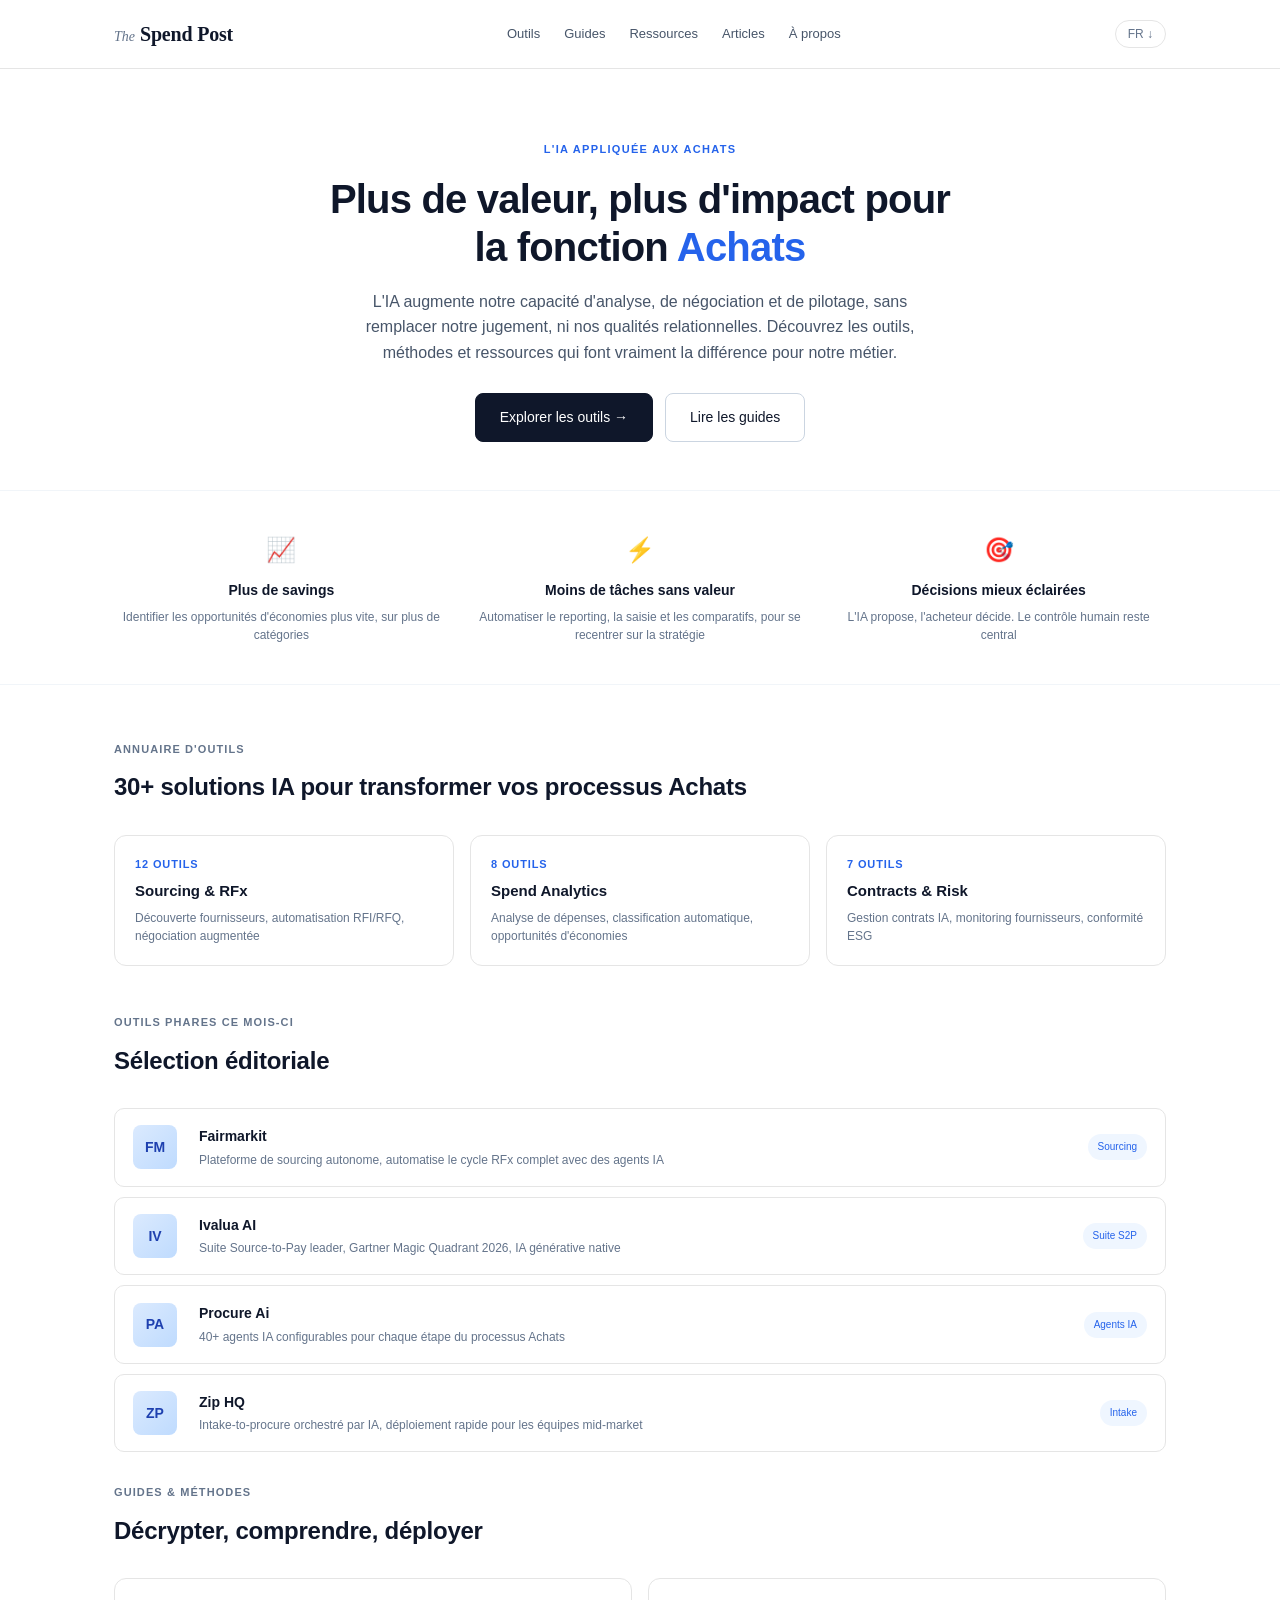
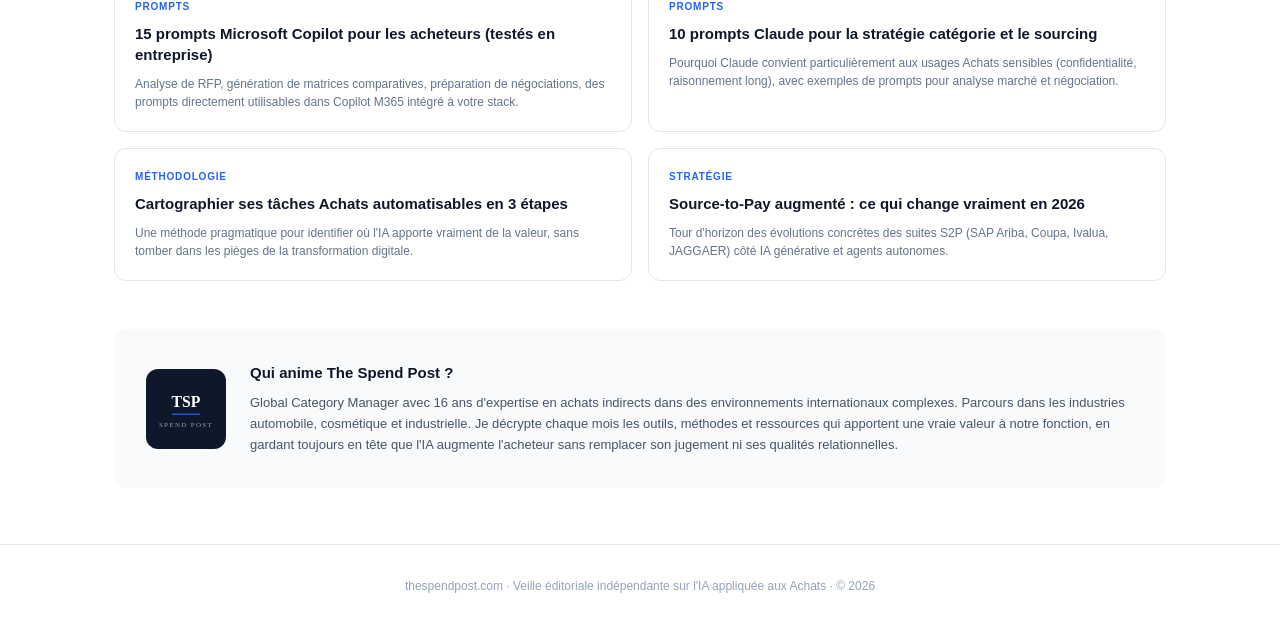
==== index.html @ 8124572f "Initial site upload" ====
<!DOCTYPE html>
<html lang="fr">
<head>
  <meta charset="UTF-8">
  <meta name="viewport" content="width=device-width, initial-scale=1.0">
  <title>The Spend Post | L'IA appliquée aux Achats</title>
  <meta name="description" content="Publication indépendante sur l'IA appliquée aux Achats. Outils, méthodes et ressources sélectionnés par une praticienne avec 16 ans d'expérience procurement internationale.">
  <meta name="keywords" content="IA Achats, intelligence artificielle procurement, outils IA sourcing, Copilot Achats, Claude Achats, spend analytics IA, spend management IA">
  <meta property="og:title" content="The Spend Post | L'IA appliquée aux Achats">
  <meta property="og:description" content="Outils, méthodes et ressources IA pour la fonction Achats. Publication éditoriale indépendante.">
  <meta property="og:type" content="website">
  <link rel="icon" type="image/svg+xml" href="favicon.svg">
  <link rel="stylesheet" href="style.css">
</head>
<body>
  <header class="header">
    <div class="container header-inner">
      <a href="index.html" class="logo-wrap">
        <span class="logo-the">The</span>
        <span class="logo-name">Spend Post</span>
      </a>
      <nav class="nav">
        <a href="outils.html">Outils</a>
        <a href="guides.html">Guides</a>
        <a href="ressources.html">Ressources</a>
        <a href="articles.html">Articles</a>
        <a href="a-propos.html">À propos</a>
      </nav>
      <button class="lang-toggle" onclick="toggleLang()">FR ↓</button>
    </div>
  </header>

  <main>
    <section class="hero">
      <div class="container">
        <div class="hero-eyebrow">L'IA appliquée aux Achats</div>
        <h1 data-fr="Plus de valeur, plus d'impact pour la fonction <span>Achats</span>" data-en="More value, more impact for the <span>Procurement</span> function">
          Plus de valeur, plus d'impact pour la fonction <span>Achats</span>
        </h1>
        <p class="hero-sub" data-fr="L'IA augmente notre capacité d'analyse, de négociation et de pilotage, sans remplacer notre jugement, ni nos qualités relationnelles. Découvrez les outils, méthodes et ressources qui font vraiment la différence pour notre métier." data-en="AI enhances our analytical, negotiation and steering capabilities, without replacing our judgment or our relational skills. Discover the tools, methods and resources that make a real difference for our profession.">
          L'IA augmente notre capacité d'analyse, de négociation et de pilotage, sans remplacer notre jugement, ni nos qualités relationnelles. Découvrez les outils, méthodes et ressources qui font vraiment la différence pour notre métier.
        </p>
        <div class="hero-cta">
          <a href="outils.html" class="btn-primary">Explorer les outils →</a>
          <a href="guides.html" class="btn-secondary">Lire les guides</a>
        </div>
      </div>
    </section>

    <section class="values">
      <div class="container values-grid">
        <div class="value-item">
          <div class="value-icon">📈</div>
          <div class="value-title">Plus de savings</div>
          <div class="value-desc">Identifier les opportunités d'économies plus vite, sur plus de catégories</div>
        </div>
        <div class="value-item">
          <div class="value-icon">⚡</div>
          <div class="value-title">Moins de tâches sans valeur</div>
          <div class="value-desc">Automatiser le reporting, la saisie et les comparatifs, pour se recentrer sur la stratégie</div>
        </div>
        <div class="value-item">
          <div class="value-icon">🎯</div>
          <div class="value-title">Décisions mieux éclairées</div>
          <div class="value-desc">L'IA propose, l'acheteur décide. Le contrôle humain reste central</div>
        </div>
      </div>
    </section>

    <section class="sections">
      <div class="container">
        <div class="section-label">Annuaire d'outils</div>
        <h2 class="section-title">30+ solutions IA pour transformer vos processus Achats</h2>

        <div class="cat-grid">
          <a href="outils.html#sourcing" class="cat-card">
            <div class="cat-count">12 outils</div>
            <div class="cat-name">Sourcing &amp; RFx</div>
            <div class="cat-desc">Découverte fournisseurs, automatisation RFI/RFQ, négociation augmentée</div>
          </a>
          <a href="outils.html#analytics" class="cat-card">
            <div class="cat-count">8 outils</div>
            <div class="cat-name">Spend Analytics</div>
            <div class="cat-desc">Analyse de dépenses, classification automatique, opportunités d'économies</div>
          </a>
          <a href="outils.html#contracts" class="cat-card">
            <div class="cat-count">7 outils</div>
            <div class="cat-name">Contracts &amp; Risk</div>
            <div class="cat-desc">Gestion contrats IA, monitoring fournisseurs, conformité ESG</div>
          </a>
        </div>

        <div class="section-label">Outils phares ce mois-ci</div>
        <h2 class="section-title">Sélection éditoriale</h2>

        <div class="tools-list">
          <a href="outils.html#fairmarkit" class="tool">
            <div class="tool-logo">FM</div>
            <div>
              <div class="tool-name">Fairmarkit</div>
              <div class="tool-desc">Plateforme de sourcing autonome, automatise le cycle RFx complet avec des agents IA</div>
            </div>
            <div class="tool-tag">Sourcing</div>
          </a>
          <a href="outils.html#ivalua" class="tool">
            <div class="tool-logo">IV</div>
            <div>
              <div class="tool-name">Ivalua AI</div>
              <div class="tool-desc">Suite Source-to-Pay leader, Gartner Magic Quadrant 2026, IA générative native</div>
            </div>
            <div class="tool-tag">Suite S2P</div>
          </a>
          <a href="outils.html#procureai" class="tool">
            <div class="tool-logo">PA</div>
            <div>
              <div class="tool-name">Procure Ai</div>
              <div class="tool-desc">40+ agents IA configurables pour chaque étape du processus Achats</div>
            </div>
            <div class="tool-tag">Agents IA</div>
          </a>
          <a href="outils.html#zip" class="tool">
            <div class="tool-logo">ZP</div>
            <div>
              <div class="tool-name">Zip HQ</div>
              <div class="tool-desc">Intake-to-procure orchestré par IA, déploiement rapide pour les équipes mid-market</div>
            </div>
            <div class="tool-tag">Intake</div>
          </a>
        </div>
      </div>
    </section>

    <section class="sections" style="padding-top: 16px;">
      <div class="container">
        <div class="section-label">Guides &amp; Méthodes</div>
        <h2 class="section-title">Décrypter, comprendre, déployer</h2>

        <div class="articles-grid">
          <a href="articles/prompts-copilot.html" class="article-card">
            <div class="article-cat">Prompts</div>
            <div class="article-title">15 prompts Microsoft Copilot pour les acheteurs (testés en entreprise)</div>
            <div class="article-excerpt">Analyse de RFP, génération de matrices comparatives, préparation de négociations, des prompts directement utilisables dans Copilot M365 intégré à votre stack.</div>
          </a>
          <a href="articles/prompts-claude.html" class="article-card">
            <div class="article-cat">Prompts</div>
            <div class="article-title">10 prompts Claude pour la stratégie catégorie et le sourcing</div>
            <div class="article-excerpt">Pourquoi Claude convient particulièrement aux usages Achats sensibles (confidentialité, raisonnement long), avec exemples de prompts pour analyse marché et négociation.</div>
          </a>
          <a href="articles/cartographier-taches.html" class="article-card">
            <div class="article-cat">Méthodologie</div>
            <div class="article-title">Cartographier ses tâches Achats automatisables en 3 étapes</div>
            <div class="article-excerpt">Une méthode pragmatique pour identifier où l'IA apporte vraiment de la valeur, sans tomber dans les pièges de la transformation digitale.</div>
          </a>
          <a href="articles/s2p-2026.html" class="article-card">
            <div class="article-cat">Stratégie</div>
            <div class="article-title">Source-to-Pay augmenté : ce qui change vraiment en 2026</div>
            <div class="article-excerpt">Tour d'horizon des évolutions concrètes des suites S2P (SAP Ariba, Coupa, Ivalua, JAGGAER) côté IA générative et agents autonomes.</div>
          </a>
        </div>
      </div>
    </section>

    <section class="container">
      <div class="about">
        <div class="about-avatar">
          <svg width="56" height="56" viewBox="0 0 64 64" fill="none">
            <text x="32" y="30" font-family="Georgia, serif" font-size="18" font-weight="700" fill="#ffffff" text-anchor="middle">TSP</text>
            <line x1="16" y1="38" x2="48" y2="38" stroke="#2563eb" stroke-width="1.5"/>
            <text x="32" y="52" font-family="Georgia, serif" font-size="8" fill="#94a3b8" text-anchor="middle" letter-spacing="1.5">SPEND POST</text>
          </svg>
        </div>
        <div>
          <div class="about-title">Qui anime The Spend Post ?</div>
          <div class="about-text">Global Category Manager avec 16 ans d'expertise en achats indirects dans des environnements internationaux complexes. Parcours dans les industries automobile, cosmétique et industrielle. Je décrypte chaque mois les outils, méthodes et ressources qui apportent une vraie valeur à notre fonction, en gardant toujours en tête que l'IA augmente l'acheteur sans remplacer son jugement ni ses qualités relationnelles.</div>
        </div>
      </div>
    </section>
  </main>

  <footer class="footer">
    <div class="container">
      thespendpost.com · Veille éditoriale indépendante sur l'IA appliquée aux Achats · © 2026
    </div>
  </footer>

  <script src="script.js"></script>
</body>
</html>
---- style.css ----
/* Reset & base */
* { box-sizing: border-box; margin: 0; padding: 0; }
body {
  font-family: -apple-system, BlinkMacSystemFont, 'Segoe UI', Roboto, sans-serif;
  color: #1a1a1a;
  line-height: 1.6;
  background: #ffffff;
}
.container { max-width: 1100px; margin: 0 auto; padding: 0 24px; }
a { color: inherit; text-decoration: none; }

/* Header */
.header {
  padding: 18px 0;
  border-bottom: 1px solid #e5e5e5;
  background: #fff;
  position: sticky;
  top: 0;
  z-index: 50;
}
.header-inner {
  display: flex;
  justify-content: space-between;
  align-items: center;
  gap: 24px;
}
.logo-wrap { display: flex; align-items: baseline; gap: 5px; text-decoration: none; }
.logo-the { font-family: Georgia, 'Times New Roman', serif; font-style: italic; font-size: 14px; color: #64748b; font-weight: 400; }
.logo-name { font-family: Georgia, 'Times New Roman', serif; font-size: 20px; font-weight: 700; color: #0f172a; letter-spacing: -0.01em; }
.nav { display: flex; gap: 24px; font-size: 13px; }
.nav a { color: #475569; transition: color 0.2s; }
.nav a:hover { color: #0f172a; }
.lang-toggle {
  font-size: 12px;
  color: #64748b;
  cursor: pointer;
  padding: 6px 12px;
  border: 1px solid #e5e5e5;
  border-radius: 99px;
  background: white;
}

/* Hero */
.hero { padding: 72px 0 48px; text-align: center; border-bottom: 1px solid #f1f5f9; }
.hero-eyebrow {
  font-size: 11px;
  color: #2563eb;
  text-transform: uppercase;
  letter-spacing: 0.12em;
  font-weight: 600;
  margin-bottom: 16px;
}
.hero h1 {
  font-size: 40px;
  font-weight: 700;
  color: #0f172a;
  letter-spacing: -0.02em;
  line-height: 1.2;
  margin: 0 0 18px;
  max-width: 660px;
  margin-left: auto;
  margin-right: auto;
}
.hero h1 span { color: #2563eb; }
.hero-sub {
  font-size: 16px;
  color: #475569;
  max-width: 600px;
  margin: 0 auto 28px;
}
.hero-cta { display: inline-flex; gap: 12px; flex-wrap: wrap; justify-content: center; }
.btn-primary, .btn-secondary {
  padding: 12px 24px;
  border-radius: 8px;
  font-size: 14px;
  font-weight: 500;
  cursor: pointer;
  transition: all 0.2s;
  display: inline-block;
}
.btn-primary { background: #0f172a; color: white; border: 1px solid #0f172a; }
.btn-primary:hover { background: #1e293b; }
.btn-secondary { background: transparent; color: #0f172a; border: 1px solid #cbd5e1; }
.btn-secondary:hover { border-color: #0f172a; }

/* Values bar */
.values { padding: 40px 0; border-bottom: 1px solid #f1f5f9; }
.values-grid { display: grid; grid-template-columns: 1fr 1fr 1fr; gap: 24px; }
.value-item { text-align: center; }
.value-icon { font-size: 24px; margin-bottom: 10px; }
.value-title { font-size: 14px; font-weight: 600; color: #0f172a; margin-bottom: 6px; }
.value-desc { font-size: 12px; color: #64748b; line-height: 1.5; }

/* Sections */
.sections { padding: 56px 0 16px; }
.section-label {
  font-size: 11px;
  color: #64748b;
  text-transform: uppercase;
  letter-spacing: 0.1em;
  font-weight: 600;
  margin-bottom: 10px;
}
.section-title {
  font-size: 24px;
  font-weight: 700;
  color: #0f172a;
  margin: 0 0 28px;
  letter-spacing: -0.01em;
}

/* Category cards */
.cat-grid { display: grid; grid-template-columns: 1fr 1fr 1fr; gap: 16px; margin-bottom: 48px; }
.cat-card {
  padding: 20px;
  border: 1px solid #e5e5e5;
  border-radius: 12px;
  cursor: pointer;
  transition: all 0.2s;
  background: white;
  display: block;
}
.cat-card:hover { border-color: #0f172a; transform: translateY(-2px); }
.cat-count {
  font-size: 11px;
  color: #2563eb;
  font-weight: 600;
  text-transform: uppercase;
  letter-spacing: 0.08em;
}
.cat-name { font-size: 15px; font-weight: 600; color: #0f172a; margin: 6px 0; }
.cat-desc { font-size: 12px; color: #64748b; line-height: 1.5; }

/* Tools list */
.tools-list { display: flex; flex-direction: column; gap: 10px; }
.tool {
  display: grid;
  grid-template-columns: 50px 1fr auto;
  align-items: center;
  gap: 16px;
  padding: 16px 18px;
  border: 1px solid #e5e5e5;
  border-radius: 10px;
  background: white;
  cursor: pointer;
  transition: border-color 0.2s;
}
.tool:hover { border-color: #0f172a; }
.tool-logo {
  width: 44px;
  height: 44px;
  border-radius: 8px;
  background: linear-gradient(135deg, #dbeafe, #bfdbfe);
  display: flex;
  align-items: center;
  justify-content: center;
  font-size: 14px;
  font-weight: 700;
  color: #1e40af;
}
.tool-name { font-size: 14px; font-weight: 600; color: #0f172a; margin-bottom: 3px; }
.tool-desc { font-size: 12px; color: #64748b; }
.tool-tag {
  font-size: 10px;
  color: #2563eb;
  background: #eff6ff;
  padding: 5px 10px;
  border-radius: 99px;
  font-weight: 500;
}

/* Articles */
.articles-grid { display: grid; grid-template-columns: 1fr 1fr; gap: 16px; }
.article-card {
  padding: 20px;
  border: 1px solid #e5e5e5;
  border-radius: 12px;
  cursor: pointer;
  transition: border-color 0.2s;
  background: white;
  display: block;
}
.article-card:hover { border-color: #0f172a; }
.article-cat {
  font-size: 10px;
  color: #2563eb;
  text-transform: uppercase;
  letter-spacing: 0.08em;
  font-weight: 600;
}
.article-title {
  font-size: 15px;
  font-weight: 600;
  color: #0f172a;
  margin: 8px 0 10px;
  line-height: 1.4;
}
.article-excerpt { font-size: 12px; color: #64748b; line-height: 1.5; }

/* About */
.about {
  padding: 32px;
  background: #f8fafc;
  border-radius: 12px;
  margin: 32px 0;
  display: grid;
  grid-template-columns: 80px 1fr;
  gap: 24px;
  align-items: center;
}
.about-avatar {
  width: 80px;
  height: 80px;
  border-radius: 12px;
  background: #0f172a;
  display: flex;
  align-items: center;
  justify-content: center;
}
.about-title { font-size: 15px; font-weight: 600; color: #0f172a; margin-bottom: 8px; }
.about-text { font-size: 13px; color: #475569; line-height: 1.6; }

/* Footer */
.footer {
  padding: 32px 0;
  border-top: 1px solid #e5e5e5;
  margin-top: 56px;
  font-size: 12px;
  color: #94a3b8;
  text-align: center;
}

/* Article page styles */
.article-page { padding: 56px 0; }
.article-page h1 {
  font-size: 32px;
  font-weight: 700;
  color: #0f172a;
  margin: 16px 0 24px;
  line-height: 1.3;
  max-width: 760px;
}
.article-page h2 {
  font-size: 22px;
  font-weight: 700;
  color: #0f172a;
  margin: 36px 0 16px;
}
.article-page h3 {
  font-size: 17px;
  font-weight: 600;
  color: #0f172a;
  margin: 24px 0 12px;
}
.article-page p {
  font-size: 15px;
  color: #334155;
  line-height: 1.75;
  margin-bottom: 16px;
  max-width: 720px;
}
.article-page ul, .article-page ol {
  margin: 16px 0 16px 24px;
  font-size: 15px;
  color: #334155;
  line-height: 1.75;
  max-width: 720px;
}
.article-page li { margin-bottom: 8px; }
.article-page strong { color: #0f172a; font-weight: 600; }
.article-page .prompt-box {
  background: #f1f5f9;
  border-left: 3px solid #2563eb;
  padding: 16px 20px;
  margin: 16px 0;
  font-family: 'Courier New', monospace;
  font-size: 13px;
  color: #1e293b;
  border-radius: 4px;
  max-width: 720px;
  white-space: pre-wrap;
}
.article-meta {
  font-size: 12px;
  color: #64748b;
  margin-bottom: 12px;
}
.back-link {
  display: inline-block;
  font-size: 13px;
  color: #2563eb;
  margin-bottom: 24px;
}

/* Tool detail page */
.tool-page-header {
  padding: 40px 0 32px;
  border-bottom: 1px solid #e5e5e5;
}
.tool-card-detail {
  padding: 24px;
  border: 1px solid #e5e5e5;
  border-radius: 12px;
  background: white;
  margin-bottom: 16px;
}
.tool-card-detail h3 {
  font-size: 18px;
  font-weight: 600;
  color: #0f172a;
  margin-bottom: 6px;
}
.tool-card-detail .tool-meta {
  font-size: 12px;
  color: #64748b;
  margin-bottom: 12px;
}
.tool-card-detail p {
  font-size: 14px;
  color: #334155;
  line-height: 1.6;
  margin-bottom: 10px;
}
.tool-cta {
  display: inline-block;
  margin-top: 12px;
  font-size: 13px;
  color: #2563eb;
  font-weight: 500;
}

/* Mobile responsive */
@media (max-width: 768px) {
  .header-inner { flex-wrap: wrap; }
  .nav { order: 3; width: 100%; justify-content: flex-start; flex-wrap: wrap; padding-top: 12px; }
  .hero h1 { font-size: 28px; }
  .hero-sub { font-size: 14px; }
  .values-grid { grid-template-columns: 1fr; gap: 20px; }
  .cat-grid { grid-template-columns: 1fr; }
  .articles-grid { grid-template-columns: 1fr; }
  .tool { grid-template-columns: 44px 1fr; }
  .tool-tag { grid-column: 2; justify-self: start; margin-top: 6px; }
  .about { grid-template-columns: 1fr; text-align: center; }
  .about-avatar { margin: 0 auto; }
}

/* Dark mode */
@media (prefers-color-scheme: dark) {
  body { background: #0a0a0a; color: #e5e5e5; }
  .header { background: #0a0a0a; border-bottom-color: #1e293b; }
  .logo-name { color: #f1f5f9; }
  .logo-the { color: #94a3b8; }
  .nav a { color: #94a3b8; }
  .nav a:hover { color: #f1f5f9; }
  .lang-toggle { background: #0a0a0a; color: #94a3b8; border-color: #1e293b; }
  .hero { border-bottom-color: #1e293b; }
  .hero h1, .section-title, .cat-name, .tool-name, .article-title, .about-title, .value-title,
  .article-page h1, .article-page h2, .article-page h3, .article-page strong,
  .tool-card-detail h3 { color: #f1f5f9; }
  .hero-sub, .cat-desc, .tool-desc, .article-excerpt, .about-text, .value-desc,
  .article-page p, .article-page ul, .article-page ol, .tool-card-detail p { color: #94a3b8; }
  .values { border-bottom-color: #1e293b; }
  .cat-card, .tool, .article-card, .tool-card-detail { background: #0f172a; border-color: #1e293b; }
  .cat-card:hover, .tool:hover, .article-card:hover, .tool-card-detail:hover { border-color: #94a3b8; }
  .btn-primary { background: #f1f5f9; color: #0f172a; border-color: #f1f5f9; }
  .btn-primary:hover { background: #e2e8f0; }
  .btn-secondary { color: #f1f5f9; border-color: #1e293b; }
  .btn-secondary:hover { border-color: #94a3b8; }
  .tool-logo { background: linear-gradient(135deg, #1e3a8a, #1e40af); color: #dbeafe; }
  .about { background: #1e293b; }
  .about-avatar { background: #f1f5f9; }
  .article-cat, .cat-count { color: #60a5fa; }
  .tool-tag { background: #1e3a8a; color: #93c5fd; }
  .footer { color: #475569; border-top-color: #1e293b; }
  .article-page .prompt-box { background: #1e293b; color: #cbd5e1; }
  .tool-page-header { border-bottom-color: #1e293b; }
}
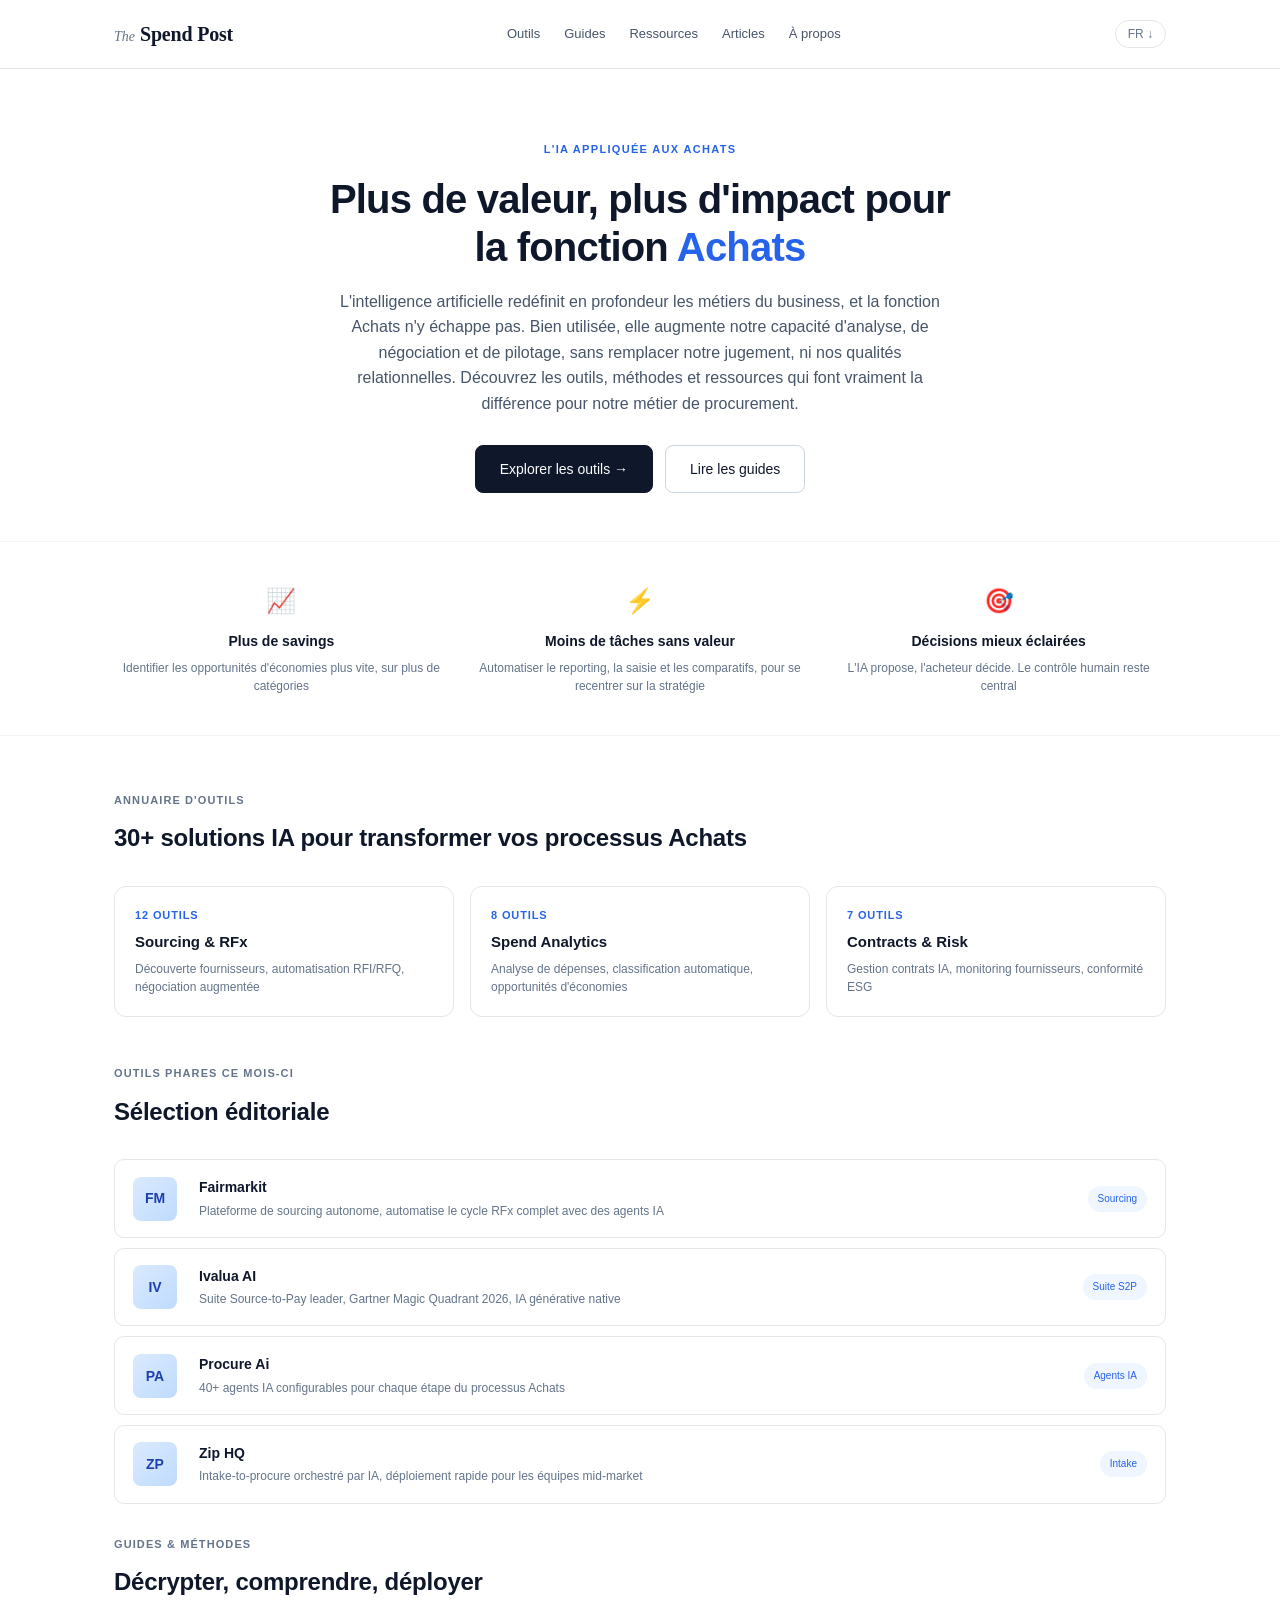
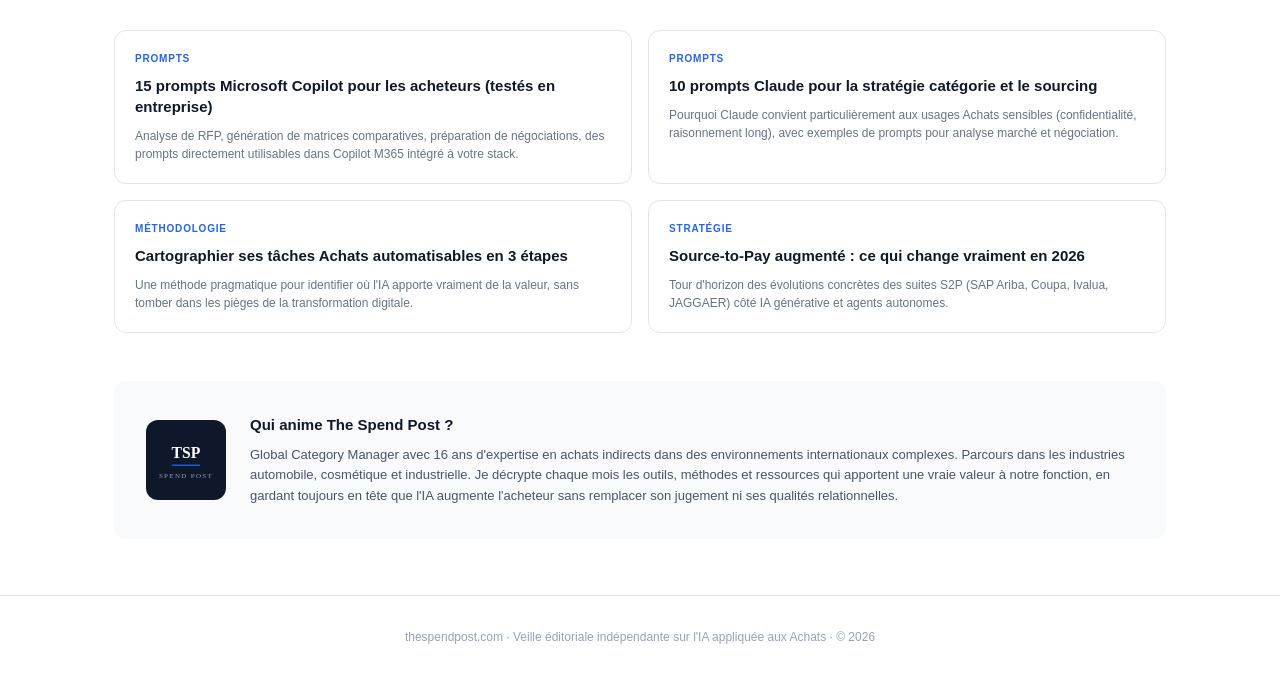
==== commit df0aba41: "pdate index with new hero text" ====
--- a/index.html
+++ b/index.html
@@ -37,8 +37,8 @@
         <h1 data-fr="Plus de valeur, plus d'impact pour la fonction <span>Achats</span>" data-en="More value, more impact for the <span>Procurement</span> function">
           Plus de valeur, plus d'impact pour la fonction <span>Achats</span>
         </h1>
-        <p class="hero-sub" data-fr="L'IA augmente notre capacité d'analyse, de négociation et de pilotage, sans remplacer notre jugement, ni nos qualités relationnelles. Découvrez les outils, méthodes et ressources qui font vraiment la différence pour notre métier." data-en="AI enhances our analytical, negotiation and steering capabilities, without replacing our judgment or our relational skills. Discover the tools, methods and resources that make a real difference for our profession.">
-          L'IA augmente notre capacité d'analyse, de négociation et de pilotage, sans remplacer notre jugement, ni nos qualités relationnelles. Découvrez les outils, méthodes et ressources qui font vraiment la différence pour notre métier.
+        <p class="hero-sub" data-fr="L'intelligence artificielle redéfinit en profondeur les métiers du business, et la fonction Achats n'y échappe pas. Bien utilisée, elle augmente notre capacité d'analyse, de négociation et de pilotage, sans remplacer notre jugement, ni nos qualités relationnelles. Découvrez les outils, méthodes et ressources qui font vraiment la différence pour notre métier de procurement." data-en="Artificial intelligence is profoundly reshaping every business function, and Procurement is no exception. Used well, it amplifies our analytical, negotiation and steering capabilities, without replacing our judgment or our relational skills. Discover the tools, methods and resources that make a real difference for our procurement profession.">
+          L'intelligence artificielle redéfinit en profondeur les métiers du business, et la fonction Achats n'y échappe pas. Bien utilisée, elle augmente notre capacité d'analyse, de négociation et de pilotage, sans remplacer notre jugement, ni nos qualités relationnelles. Découvrez les outils, méthodes et ressources qui font vraiment la différence pour notre métier de procurement.
         </p>
         <div class="hero-cta">
           <a href="outils.html" class="btn-primary">Explorer les outils →</a>
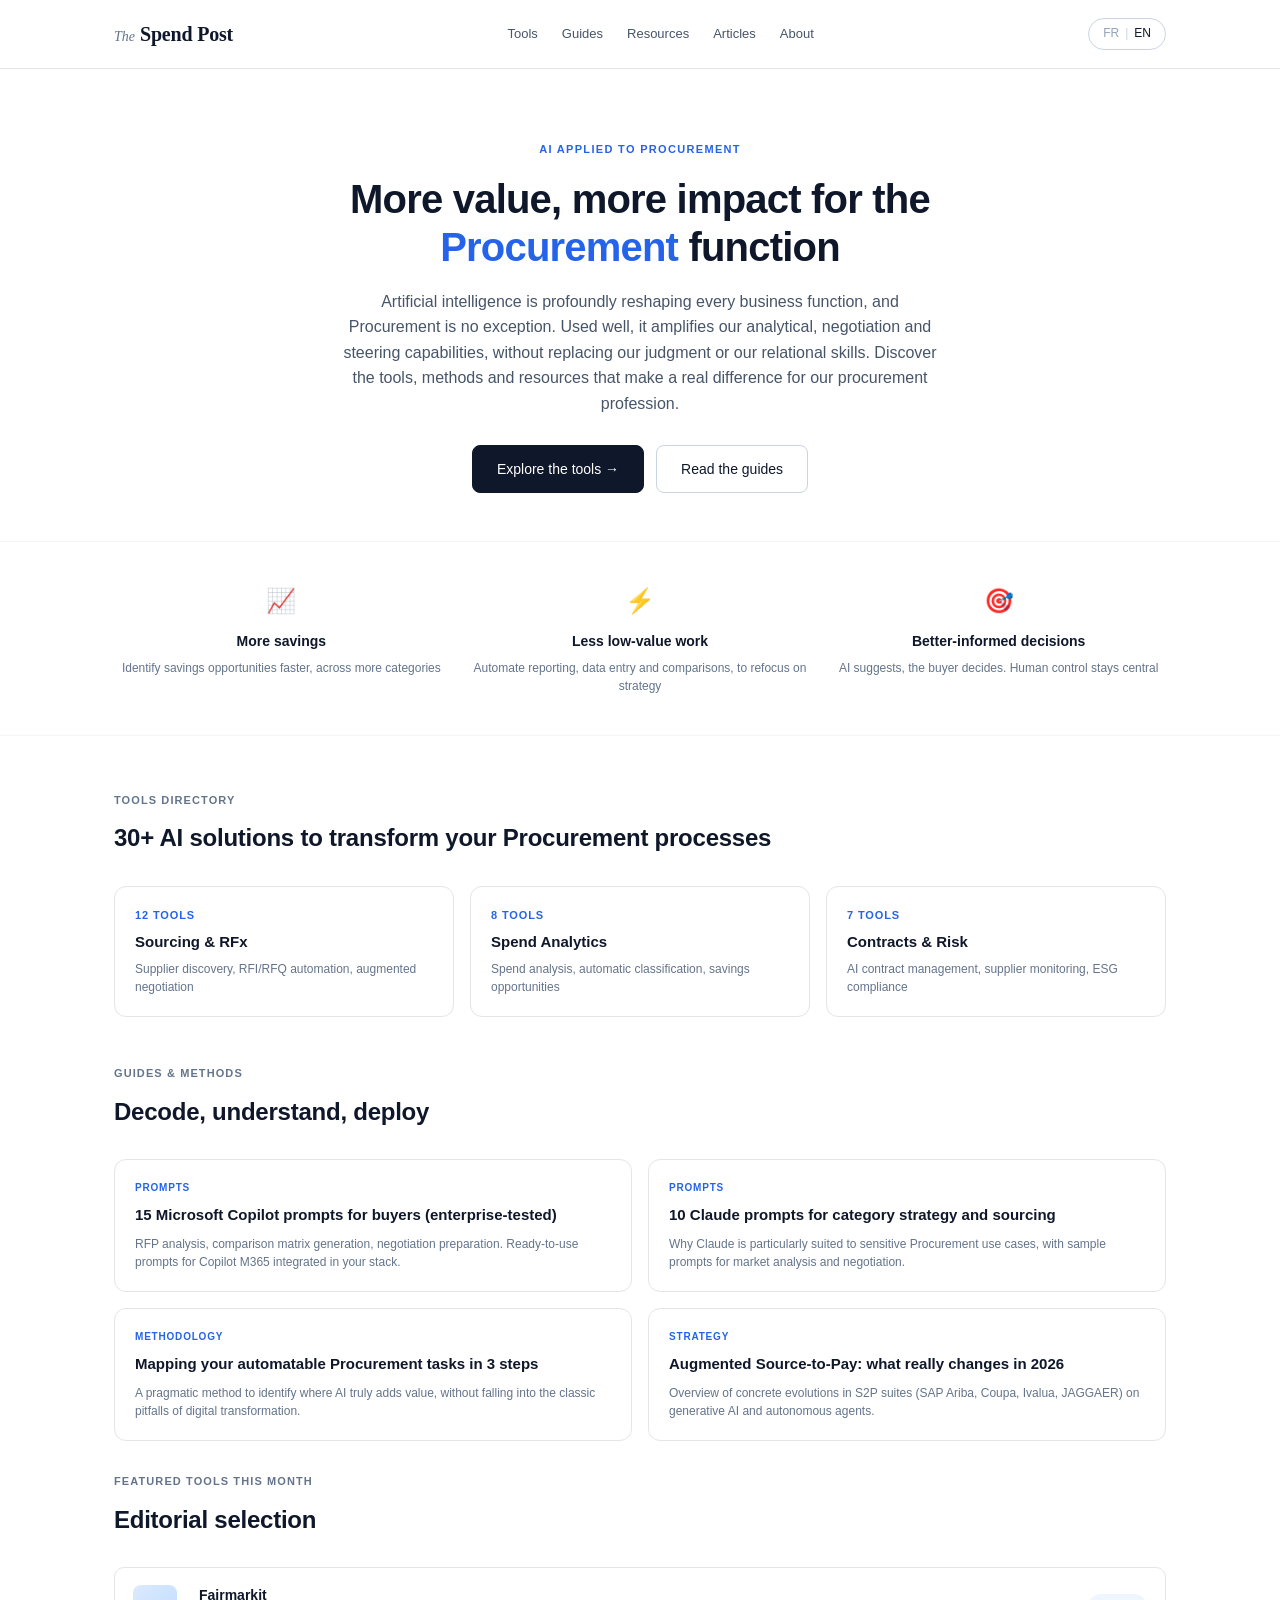
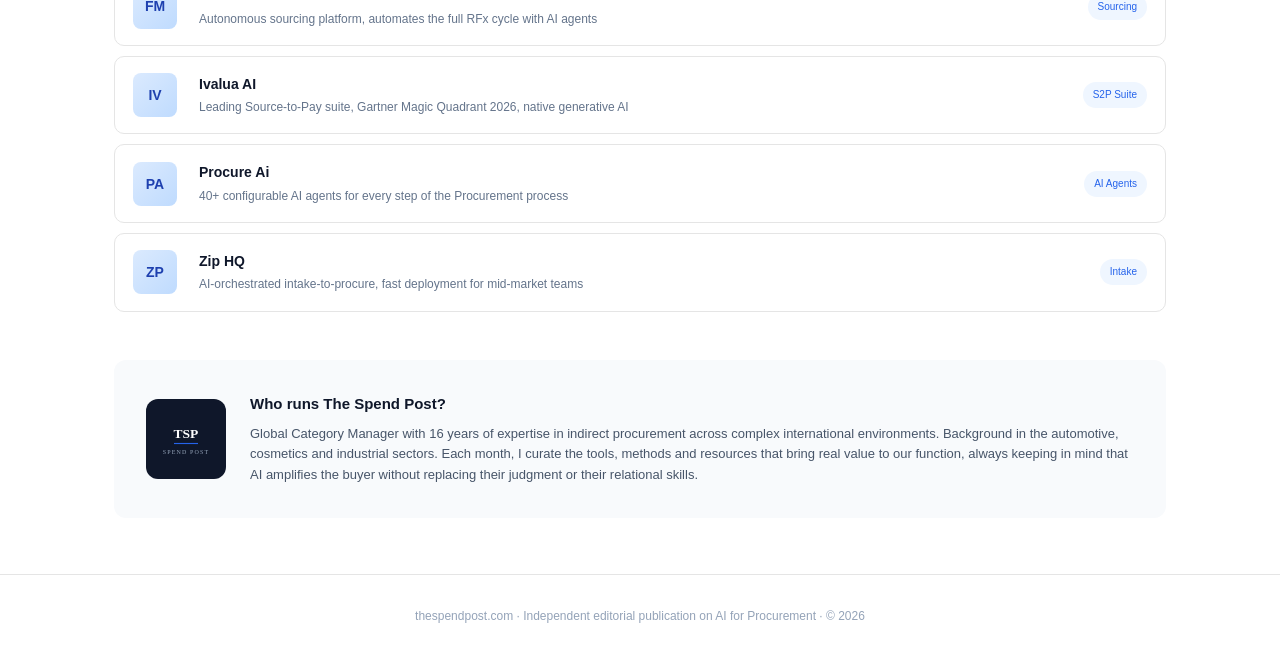
==== commit 2274e366: "Add files via upload" ====
--- a/index.html
+++ b/index.html
@@ -3,12 +3,8 @@
 <head>
   <meta charset="UTF-8">
   <meta name="viewport" content="width=device-width, initial-scale=1.0">
-  <title>The Spend Post | L'IA appliquée aux Achats</title>
-  <meta name="description" content="Publication indépendante sur l'IA appliquée aux Achats. Outils, méthodes et ressources sélectionnés par une praticienne avec 16 ans d'expérience procurement internationale.">
-  <meta name="keywords" content="IA Achats, intelligence artificielle procurement, outils IA sourcing, Copilot Achats, Claude Achats, spend analytics IA, spend management IA">
-  <meta property="og:title" content="The Spend Post | L'IA appliquée aux Achats">
-  <meta property="og:description" content="Outils, méthodes et ressources IA pour la fonction Achats. Publication éditoriale indépendante.">
-  <meta property="og:type" content="website">
+  <title data-fr="The Spend Post | L'IA appliquée aux Achats" data-en="The Spend Post | AI for Procurement">The Spend Post | L'IA appliquée aux Achats</title>
+  <meta name="description" data-fr-content="Publication indépendante sur l'IA appliquée aux Achats. Outils, méthodes et ressources sélectionnés par une praticienne avec 16 ans d'expérience procurement internationale." data-en-content="Independent publication on AI for Procurement. Tools, methods and resources curated by a practitioner with 16 years of international procurement experience." content="Publication indépendante sur l'IA appliquée aux Achats. Outils, méthodes et ressources sélectionnés par une praticienne avec 16 ans d'expérience procurement internationale.">
   <link rel="icon" type="image/svg+xml" href="favicon.svg">
   <link rel="stylesheet" href="style.css">
 </head>
@@ -20,29 +16,25 @@
         <span class="logo-name">Spend Post</span>
       </a>
       <nav class="nav">
-        <a href="outils.html">Outils</a>
-        <a href="guides.html">Guides</a>
-        <a href="ressources.html">Ressources</a>
-        <a href="articles.html">Articles</a>
-        <a href="a-propos.html">À propos</a>
+        <a href="outils.html" data-fr="Outils" data-en="Tools">Outils</a>
+        <a href="guides.html" data-fr="Guides" data-en="Guides">Guides</a>
+        <a href="ressources.html" data-fr="Ressources" data-en="Resources">Ressources</a>
+        <a href="articles.html" data-fr="Articles" data-en="Articles">Articles</a>
+        <a href="a-propos.html" data-fr="À propos" data-en="About">À propos</a>
       </nav>
-      <button class="lang-toggle" onclick="toggleLang()">FR ↓</button>
+      <div class="lang-pill" role="group" aria-label="Language selector"><span class="lang-option" data-lang="fr">FR</span><span class="lang-sep">|</span><span class="lang-option" data-lang="en">EN</span></div>
     </div>
   </header>
 
   <main>
     <section class="hero">
       <div class="container">
-        <div class="hero-eyebrow">L'IA appliquée aux Achats</div>
-        <h1 data-fr="Plus de valeur, plus d'impact pour la fonction <span>Achats</span>" data-en="More value, more impact for the <span>Procurement</span> function">
-          Plus de valeur, plus d'impact pour la fonction <span>Achats</span>
-        </h1>
-        <p class="hero-sub" data-fr="L'intelligence artificielle redéfinit en profondeur les métiers du business, et la fonction Achats n'y échappe pas. Bien utilisée, elle augmente notre capacité d'analyse, de négociation et de pilotage, sans remplacer notre jugement, ni nos qualités relationnelles. Découvrez les outils, méthodes et ressources qui font vraiment la différence pour notre métier de procurement." data-en="Artificial intelligence is profoundly reshaping every business function, and Procurement is no exception. Used well, it amplifies our analytical, negotiation and steering capabilities, without replacing our judgment or our relational skills. Discover the tools, methods and resources that make a real difference for our procurement profession.">
-          L'intelligence artificielle redéfinit en profondeur les métiers du business, et la fonction Achats n'y échappe pas. Bien utilisée, elle augmente notre capacité d'analyse, de négociation et de pilotage, sans remplacer notre jugement, ni nos qualités relationnelles. Découvrez les outils, méthodes et ressources qui font vraiment la différence pour notre métier de procurement.
-        </p>
+        <div class="hero-eyebrow" data-fr="L'IA appliquée aux Achats" data-en="AI applied to Procurement">L'IA appliquée aux Achats</div>
+        <h1 data-fr="Plus de valeur, plus d'impact pour la fonction &lt;span&gt;Achats&lt;/span&gt;" data-en="More value, more impact for the &lt;span&gt;Procurement&lt;/span&gt; function" data-html>Plus de valeur, plus d'impact pour la fonction <span>Achats</span></h1>
+        <p class="hero-sub" data-fr="L'intelligence artificielle redéfinit en profondeur les métiers du business, et la fonction Achats n'y échappe pas. Bien utilisée, elle augmente notre capacité d'analyse, de négociation et de pilotage, sans remplacer notre jugement, ni nos qualités relationnelles. Découvrez les outils, méthodes et ressources qui font vraiment la différence pour notre métier de procurement." data-en="Artificial intelligence is profoundly reshaping every business function, and Procurement is no exception. Used well, it amplifies our analytical, negotiation and steering capabilities, without replacing our judgment or our relational skills. Discover the tools, methods and resources that make a real difference for our procurement profession.">L'intelligence artificielle redéfinit en profondeur les métiers du business, et la fonction Achats n'y échappe pas. Bien utilisée, elle augmente notre capacité d'analyse, de négociation et de pilotage, sans remplacer notre jugement, ni nos qualités relationnelles. Découvrez les outils, méthodes et ressources qui font vraiment la différence pour notre métier de procurement.</p>
         <div class="hero-cta">
-          <a href="outils.html" class="btn-primary">Explorer les outils →</a>
-          <a href="guides.html" class="btn-secondary">Lire les guides</a>
+          <a href="outils.html" class="btn-primary" data-fr="Explorer les outils →" data-en="Explore the tools →">Explorer les outils →</a>
+          <a href="guides.html" class="btn-secondary" data-fr="Lire les guides" data-en="Read the guides">Lire les guides</a>
         </div>
       </div>
     </section>
@@ -51,80 +43,68 @@
       <div class="container values-grid">
         <div class="value-item">
           <div class="value-icon">📈</div>
-          <div class="value-title">Plus de savings</div>
-          <div class="value-desc">Identifier les opportunités d'économies plus vite, sur plus de catégories</div>
+          <div class="value-title" data-fr="Plus de savings" data-en="More savings">Plus de savings</div>
+          <div class="value-desc" data-fr="Identifier les opportunités d'économies plus vite, sur plus de catégories" data-en="Identify savings opportunities faster, across more categories">Identifier les opportunités d'économies plus vite, sur plus de catégories</div>
         </div>
         <div class="value-item">
           <div class="value-icon">⚡</div>
-          <div class="value-title">Moins de tâches sans valeur</div>
-          <div class="value-desc">Automatiser le reporting, la saisie et les comparatifs, pour se recentrer sur la stratégie</div>
+          <div class="value-title" data-fr="Moins de tâches sans valeur" data-en="Less low-value work">Moins de tâches sans valeur</div>
+          <div class="value-desc" data-fr="Automatiser le reporting, la saisie et les comparatifs, pour se recentrer sur la stratégie" data-en="Automate reporting, data entry and comparisons, to refocus on strategy">Automatiser le reporting, la saisie et les comparatifs, pour se recentrer sur la stratégie</div>
         </div>
         <div class="value-item">
           <div class="value-icon">🎯</div>
-          <div class="value-title">Décisions mieux éclairées</div>
-          <div class="value-desc">L'IA propose, l'acheteur décide. Le contrôle humain reste central</div>
+          <div class="value-title" data-fr="Décisions mieux éclairées" data-en="Better-informed decisions">Décisions mieux éclairées</div>
+          <div class="value-desc" data-fr="L'IA propose, l'acheteur décide. Le contrôle humain reste central" data-en="AI suggests, the buyer decides. Human control stays central">L'IA propose, l'acheteur décide. Le contrôle humain reste central</div>
         </div>
       </div>
     </section>
 
     <section class="sections">
       <div class="container">
-        <div class="section-label">Annuaire d'outils</div>
-        <h2 class="section-title">30+ solutions IA pour transformer vos processus Achats</h2>
+        <div class="section-label" data-fr="Annuaire d'outils" data-en="Tools directory">Annuaire d'outils</div>
+        <h2 class="section-title" data-fr="30+ solutions IA pour transformer vos processus Achats" data-en="30+ AI solutions to transform your Procurement processes">30+ solutions IA pour transformer vos processus Achats</h2>
 
         <div class="cat-grid">
           <a href="outils.html#sourcing" class="cat-card">
-            <div class="cat-count">12 outils</div>
-            <div class="cat-name">Sourcing &amp; RFx</div>
-            <div class="cat-desc">Découverte fournisseurs, automatisation RFI/RFQ, négociation augmentée</div>
+            <div class="cat-count" data-fr="12 outils" data-en="12 tools">12 outils</div>
+            <div class="cat-name" data-fr="Sourcing &amp; RFx" data-en="Sourcing &amp; RFx">Sourcing &amp; RFx</div>
+            <div class="cat-desc" data-fr="Découverte fournisseurs, automatisation RFI/RFQ, négociation augmentée" data-en="Supplier discovery, RFI/RFQ automation, augmented negotiation">Découverte fournisseurs, automatisation RFI/RFQ, négociation augmentée</div>
           </a>
           <a href="outils.html#analytics" class="cat-card">
-            <div class="cat-count">8 outils</div>
-            <div class="cat-name">Spend Analytics</div>
-            <div class="cat-desc">Analyse de dépenses, classification automatique, opportunités d'économies</div>
+            <div class="cat-count" data-fr="8 outils" data-en="8 tools">8 outils</div>
+            <div class="cat-name" data-fr="Spend Analytics" data-en="Spend Analytics">Spend Analytics</div>
+            <div class="cat-desc" data-fr="Analyse de dépenses, classification automatique, opportunités d'économies" data-en="Spend analysis, automatic classification, savings opportunities">Analyse de dépenses, classification automatique, opportunités d'économies</div>
           </a>
           <a href="outils.html#contracts" class="cat-card">
-            <div class="cat-count">7 outils</div>
-            <div class="cat-name">Contracts &amp; Risk</div>
-            <div class="cat-desc">Gestion contrats IA, monitoring fournisseurs, conformité ESG</div>
+            <div class="cat-count" data-fr="7 outils" data-en="7 tools">7 outils</div>
+            <div class="cat-name" data-fr="Contracts &amp; Risk" data-en="Contracts &amp; Risk">Contracts &amp; Risk</div>
+            <div class="cat-desc" data-fr="Gestion contrats IA, monitoring fournisseurs, conformité ESG" data-en="AI contract management, supplier monitoring, ESG compliance">Gestion contrats IA, monitoring fournisseurs, conformité ESG</div>
           </a>
         </div>
 
-        <div class="section-label">Outils phares ce mois-ci</div>
-        <h2 class="section-title">Sélection éditoriale</h2>
+        <div class="section-label" data-fr="Guides &amp; Méthodes" data-en="Guides &amp; Methods">Guides &amp; Méthodes</div>
+        <h2 class="section-title" data-fr="Décrypter, comprendre, déployer" data-en="Decode, understand, deploy">Décrypter, comprendre, déployer</h2>
 
-        <div class="tools-list">
-          <a href="outils.html#fairmarkit" class="tool">
-            <div class="tool-logo">FM</div>
-            <div>
-              <div class="tool-name">Fairmarkit</div>
-              <div class="tool-desc">Plateforme de sourcing autonome, automatise le cycle RFx complet avec des agents IA</div>
-            </div>
-            <div class="tool-tag">Sourcing</div>
+        <div class="articles-grid">
+          <a href="articles/prompts-copilot.html" class="article-card">
+            <div class="article-cat" data-fr="Prompts" data-en="Prompts">Prompts</div>
+            <div class="article-title" data-fr="15 prompts Microsoft Copilot pour les acheteurs (testés en entreprise)" data-en="15 Microsoft Copilot prompts for buyers (enterprise-tested)">15 prompts Microsoft Copilot pour les acheteurs (testés en entreprise)</div>
+            <div class="article-excerpt" data-fr="Analyse de RFP, génération de matrices comparatives, préparation de négociations. Des prompts directement utilisables dans Copilot M365 intégré à votre stack." data-en="RFP analysis, comparison matrix generation, negotiation preparation. Ready-to-use prompts for Copilot M365 integrated in your stack.">Analyse de RFP, génération de matrices comparatives, préparation de négociations. Des prompts directement utilisables dans Copilot M365 intégré à votre stack.</div>
           </a>
-          <a href="outils.html#ivalua" class="tool">
-            <div class="tool-logo">IV</div>
-            <div>
-              <div class="tool-name">Ivalua AI</div>
-              <div class="tool-desc">Suite Source-to-Pay leader, Gartner Magic Quadrant 2026, IA générative native</div>
-            </div>
-            <div class="tool-tag">Suite S2P</div>
+          <a href="articles/prompts-claude.html" class="article-card">
+            <div class="article-cat" data-fr="Prompts" data-en="Prompts">Prompts</div>
+            <div class="article-title" data-fr="10 prompts Claude pour la stratégie catégorie et le sourcing" data-en="10 Claude prompts for category strategy and sourcing">10 prompts Claude pour la stratégie catégorie et le sourcing</div>
+            <div class="article-excerpt" data-fr="Pourquoi Claude convient particulièrement aux usages Achats sensibles, avec exemples de prompts pour analyse marché et négociation." data-en="Why Claude is particularly suited to sensitive Procurement use cases, with sample prompts for market analysis and negotiation.">Pourquoi Claude convient particulièrement aux usages Achats sensibles, avec exemples de prompts pour analyse marché et négociation.</div>
           </a>
-          <a href="outils.html#procureai" class="tool">
-            <div class="tool-logo">PA</div>
-            <div>
-              <div class="tool-name">Procure Ai</div>
-              <div class="tool-desc">40+ agents IA configurables pour chaque étape du processus Achats</div>
-            </div>
-            <div class="tool-tag">Agents IA</div>
+          <a href="articles/cartographier-taches.html" class="article-card">
+            <div class="article-cat" data-fr="Méthodologie" data-en="Methodology">Méthodologie</div>
+            <div class="article-title" data-fr="Cartographier ses tâches Achats automatisables en 3 étapes" data-en="Mapping your automatable Procurement tasks in 3 steps">Cartographier ses tâches Achats automatisables en 3 étapes</div>
+            <div class="article-excerpt" data-fr="Une méthode pragmatique pour identifier où l'IA apporte vraiment de la valeur, sans tomber dans les pièges classiques de la transformation digitale." data-en="A pragmatic method to identify where AI truly adds value, without falling into the classic pitfalls of digital transformation.">Une méthode pragmatique pour identifier où l'IA apporte vraiment de la valeur, sans tomber dans les pièges classiques de la transformation digitale.</div>
           </a>
-          <a href="outils.html#zip" class="tool">
-            <div class="tool-logo">ZP</div>
-            <div>
-              <div class="tool-name">Zip HQ</div>
-              <div class="tool-desc">Intake-to-procure orchestré par IA, déploiement rapide pour les équipes mid-market</div>
-            </div>
-            <div class="tool-tag">Intake</div>
+          <a href="articles/s2p-2026.html" class="article-card">
+            <div class="article-cat" data-fr="Stratégie" data-en="Strategy">Stratégie</div>
+            <div class="article-title" data-fr="Source-to-Pay augmenté : ce qui change vraiment en 2026" data-en="Augmented Source-to-Pay: what really changes in 2026">Source-to-Pay augmenté : ce qui change vraiment en 2026</div>
+            <div class="article-excerpt" data-fr="Tour d'horizon des évolutions concrètes des suites S2P (SAP Ariba, Coupa, Ivalua, JAGGAER) côté IA générative et agents autonomes." data-en="Overview of concrete evolutions in S2P suites (SAP Ariba, Coupa, Ivalua, JAGGAER) on generative AI and autonomous agents.">Tour d'horizon des évolutions concrètes des suites S2P (SAP Ariba, Coupa, Ivalua, JAGGAER) côté IA générative et agents autonomes.</div>
           </a>
         </div>
       </div>
@@ -132,29 +112,41 @@
 
     <section class="sections" style="padding-top: 16px;">
       <div class="container">
-        <div class="section-label">Guides &amp; Méthodes</div>
-        <h2 class="section-title">Décrypter, comprendre, déployer</h2>
+        <div class="section-label" data-fr="Outils phares ce mois-ci" data-en="Featured tools this month">Outils phares ce mois-ci</div>
+        <h2 class="section-title" data-fr="Sélection éditoriale" data-en="Editorial selection">Sélection éditoriale</h2>
 
-        <div class="articles-grid">
-          <a href="articles/prompts-copilot.html" class="article-card">
-            <div class="article-cat">Prompts</div>
-            <div class="article-title">15 prompts Microsoft Copilot pour les acheteurs (testés en entreprise)</div>
-            <div class="article-excerpt">Analyse de RFP, génération de matrices comparatives, préparation de négociations, des prompts directement utilisables dans Copilot M365 intégré à votre stack.</div>
+        <div class="tools-list">
+          <a href="outils.html#fairmarkit" class="tool">
+            <div class="tool-logo">FM</div>
+            <div>
+              <div class="tool-name">Fairmarkit</div>
+              <div class="tool-desc" data-fr="Plateforme de sourcing autonome, automatise le cycle RFx complet avec des agents IA" data-en="Autonomous sourcing platform, automates the full RFx cycle with AI agents">Plateforme de sourcing autonome, automatise le cycle RFx complet avec des agents IA</div>
+            </div>
+            <div class="tool-tag" data-fr="Sourcing" data-en="Sourcing">Sourcing</div>
           </a>
-          <a href="articles/prompts-claude.html" class="article-card">
-            <div class="article-cat">Prompts</div>
-            <div class="article-title">10 prompts Claude pour la stratégie catégorie et le sourcing</div>
-            <div class="article-excerpt">Pourquoi Claude convient particulièrement aux usages Achats sensibles (confidentialité, raisonnement long), avec exemples de prompts pour analyse marché et négociation.</div>
+          <a href="outils.html#ivalua" class="tool">
+            <div class="tool-logo">IV</div>
+            <div>
+              <div class="tool-name">Ivalua AI</div>
+              <div class="tool-desc" data-fr="Suite Source-to-Pay leader, Gartner Magic Quadrant 2026, IA générative native" data-en="Leading Source-to-Pay suite, Gartner Magic Quadrant 2026, native generative AI">Suite Source-to-Pay leader, Gartner Magic Quadrant 2026, IA générative native</div>
+            </div>
+            <div class="tool-tag" data-fr="Suite S2P" data-en="S2P Suite">Suite S2P</div>
           </a>
-          <a href="articles/cartographier-taches.html" class="article-card">
-            <div class="article-cat">Méthodologie</div>
-            <div class="article-title">Cartographier ses tâches Achats automatisables en 3 étapes</div>
-            <div class="article-excerpt">Une méthode pragmatique pour identifier où l'IA apporte vraiment de la valeur, sans tomber dans les pièges de la transformation digitale.</div>
+          <a href="outils.html#procureai" class="tool">
+            <div class="tool-logo">PA</div>
+            <div>
+              <div class="tool-name">Procure Ai</div>
+              <div class="tool-desc" data-fr="40+ agents IA configurables pour chaque étape du processus Achats" data-en="40+ configurable AI agents for every step of the Procurement process">40+ agents IA configurables pour chaque étape du processus Achats</div>
+            </div>
+            <div class="tool-tag" data-fr="Agents IA" data-en="AI Agents">Agents IA</div>
           </a>
-          <a href="articles/s2p-2026.html" class="article-card">
-            <div class="article-cat">Stratégie</div>
-            <div class="article-title">Source-to-Pay augmenté : ce qui change vraiment en 2026</div>
-            <div class="article-excerpt">Tour d'horizon des évolutions concrètes des suites S2P (SAP Ariba, Coupa, Ivalua, JAGGAER) côté IA générative et agents autonomes.</div>
+          <a href="outils.html#zip" class="tool">
+            <div class="tool-logo">ZP</div>
+            <div>
+              <div class="tool-name">Zip HQ</div>
+              <div class="tool-desc" data-fr="Intake-to-procure orchestré par IA, déploiement rapide pour les équipes mid-market" data-en="AI-orchestrated intake-to-procure, fast deployment for mid-market teams">Intake-to-procure orchestré par IA, déploiement rapide pour les équipes mid-market</div>
+            </div>
+            <div class="tool-tag" data-fr="Intake" data-en="Intake">Intake</div>
           </a>
         </div>
       </div>
@@ -163,15 +155,15 @@
     <section class="container">
       <div class="about">
         <div class="about-avatar">
-          <svg width="56" height="56" viewBox="0 0 64 64" fill="none">
+          <svg width="48" height="48" viewBox="0 0 64 64" fill="none">
             <text x="32" y="30" font-family="Georgia, serif" font-size="18" font-weight="700" fill="#ffffff" text-anchor="middle">TSP</text>
             <line x1="16" y1="38" x2="48" y2="38" stroke="#2563eb" stroke-width="1.5"/>
             <text x="32" y="52" font-family="Georgia, serif" font-size="8" fill="#94a3b8" text-anchor="middle" letter-spacing="1.5">SPEND POST</text>
           </svg>
         </div>
         <div>
-          <div class="about-title">Qui anime The Spend Post ?</div>
-          <div class="about-text">Global Category Manager avec 16 ans d'expertise en achats indirects dans des environnements internationaux complexes. Parcours dans les industries automobile, cosmétique et industrielle. Je décrypte chaque mois les outils, méthodes et ressources qui apportent une vraie valeur à notre fonction, en gardant toujours en tête que l'IA augmente l'acheteur sans remplacer son jugement ni ses qualités relationnelles.</div>
+          <div class="about-title" data-fr="Qui anime The Spend Post ?" data-en="Who runs The Spend Post?">Qui anime The Spend Post ?</div>
+          <div class="about-text" data-fr="Global Category Manager avec 16 ans d'expertise en achats indirects dans des environnements internationaux complexes. Parcours dans les industries automobile, cosmétique et industrielle. Je décrypte chaque mois les outils, méthodes et ressources qui apportent une vraie valeur à notre fonction, en gardant toujours en tête que l'IA augmente l'acheteur sans remplacer son jugement ni ses qualités relationnelles." data-en="Global Category Manager with 16 years of expertise in indirect procurement across complex international environments. Background in the automotive, cosmetics and industrial sectors. Each month, I curate the tools, methods and resources that bring real value to our function, always keeping in mind that AI amplifies the buyer without replacing their judgment or their relational skills.">Global Category Manager avec 16 ans d'expertise en achats indirects dans des environnements internationaux complexes. Parcours dans les industries automobile, cosmétique et industrielle. Je décrypte chaque mois les outils, méthodes et ressources qui apportent une vraie valeur à notre fonction, en gardant toujours en tête que l'IA augmente l'acheteur sans remplacer son jugement ni ses qualités relationnelles.</div>
         </div>
       </div>
     </section>
@@ -179,7 +171,7 @@
 
   <footer class="footer">
     <div class="container">
-      thespendpost.com · Veille éditoriale indépendante sur l'IA appliquée aux Achats · © 2026
+      <span data-fr="thespendpost.com · Veille éditoriale indépendante sur l'IA appliquée aux Achats · © 2026" data-en="thespendpost.com · Independent editorial publication on AI for Procurement · © 2026">thespendpost.com · Veille éditoriale indépendante sur l'IA appliquée aux Achats · © 2026</span>
     </div>
   </footer>
 
--- a/style.css
+++ b/style.css
@@ -30,14 +30,33 @@
 .nav { display: flex; gap: 24px; font-size: 13px; }
 .nav a { color: #475569; transition: color 0.2s; }
 .nav a:hover { color: #0f172a; }
-.lang-toggle {
+.lang-pill {
+  display: inline-flex;
+  align-items: center;
+  gap: 4px;
+  padding: 5px 12px;
+  border: 1px solid #cbd5e1;
+  border-radius: 99px;
   font-size: 12px;
-  color: #64748b;
-  cursor: pointer;
-  padding: 6px 12px;
-  border: 1px solid #e5e5e5;
-  border-radius: 99px;
   background: white;
+  cursor: pointer;
+  user-select: none;
+  transition: border-color 0.2s;
+}
+.lang-pill:hover { border-color: #0f172a; }
+.lang-option {
+  padding: 0 2px;
+  cursor: pointer;
+  transition: color 0.2s;
+  color: #94a3b8;
+}
+.lang-option.active {
+  color: #0f172a;
+  font-weight: 500;
+}
+.lang-sep {
+  color: #cbd5e1;
+  pointer-events: none;
 }
 
 /* Hero */
@@ -232,6 +251,33 @@
 
 /* Article page styles */
 .article-page { padding: 56px 0; }
+
+/* Article à venir — état placeholder */
+.article-card.coming-soon {
+  background: #f8fafc;
+  border-style: dashed;
+  border-color: #94a3b8;
+  cursor: default;
+  pointer-events: none;
+}
+.article-card.coming-soon:hover { border-color: #94a3b8; }
+.article-card.coming-soon .article-cat { color: #94a3b8; }
+.article-card.coming-soon .article-title {
+  color: #64748b;
+  font-style: italic;
+}
+.article-card.coming-soon .article-excerpt { color: #94a3b8; }
+.coming-soon-badge {
+  display: inline-block;
+  font-size: 10px;
+  color: #2563eb;
+  background: #eff6ff;
+  padding: 4px 10px;
+  border-radius: 99px;
+  font-weight: 600;
+  margin-bottom: 10px;
+}
+
 .article-page h1 {
   font-size: 32px;
   font-weight: 700;
@@ -352,7 +398,11 @@
   .logo-the { color: #94a3b8; }
   .nav a { color: #94a3b8; }
   .nav a:hover { color: #f1f5f9; }
-  .lang-toggle { background: #0a0a0a; color: #94a3b8; border-color: #1e293b; }
+  .lang-pill { background: #0a0a0a; border-color: #1e293b; }
+  .lang-pill:hover { border-color: #94a3b8; }
+  .lang-option { color: #475569; }
+  .lang-option.active { color: #f1f5f9; }
+  .lang-sep { color: #1e293b; }
   .hero { border-bottom-color: #1e293b; }
   .hero h1, .section-title, .cat-name, .tool-name, .article-title, .about-title, .value-title,
   .article-page h1, .article-page h2, .article-page h3, .article-page strong,
@@ -362,6 +412,11 @@
   .values { border-bottom-color: #1e293b; }
   .cat-card, .tool, .article-card, .tool-card-detail { background: #0f172a; border-color: #1e293b; }
   .cat-card:hover, .tool:hover, .article-card:hover, .tool-card-detail:hover { border-color: #94a3b8; }
+  .article-card.coming-soon { background: #0f172a; border-color: #475569; }
+  .article-card.coming-soon .article-title { color: #94a3b8; }
+  .article-card.coming-soon .article-cat,
+  .article-card.coming-soon .article-excerpt { color: #64748b; }
+  .coming-soon-badge { background: #1e3a5f; color: #60a5fa; }
   .btn-primary { background: #f1f5f9; color: #0f172a; border-color: #f1f5f9; }
   .btn-primary:hover { background: #e2e8f0; }
   .btn-secondary { color: #f1f5f9; border-color: #1e293b; }
